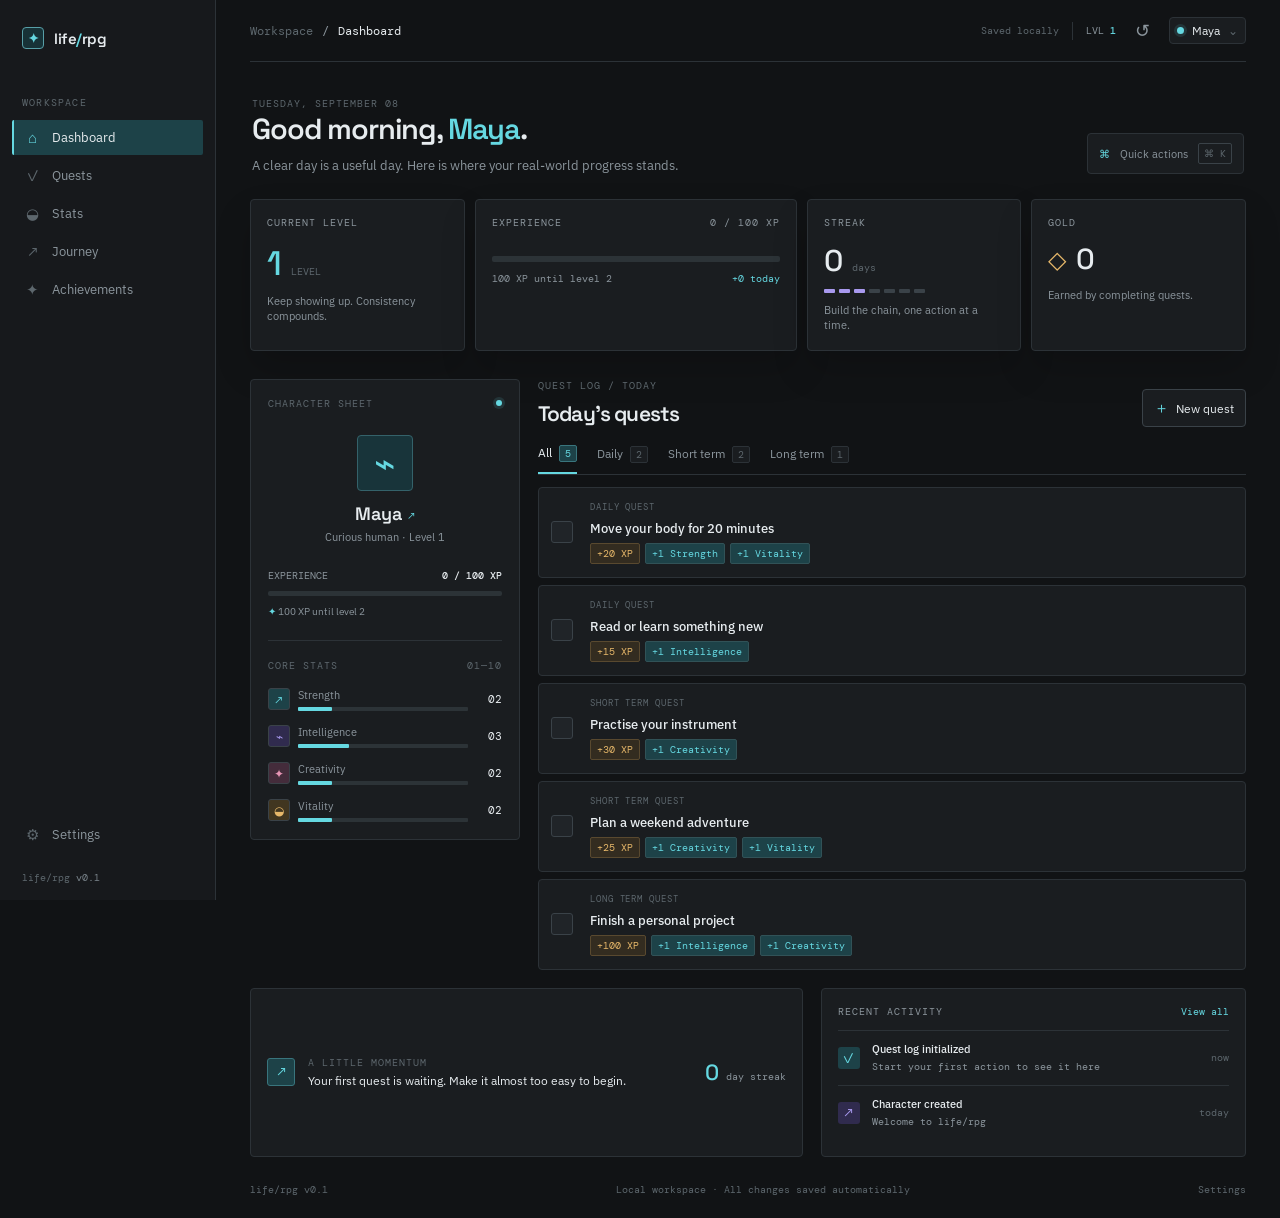
==== index.html @ 6db33108 "initial UI prototype" ====
<!doctype html>
<html lang="en">
  <head>
    <meta charset="UTF-8" />
    <meta name="viewport" content="width=device-width, initial-scale=1.0" />
    <title>Life RPG | Your real-world character sheet</title>
    <meta name="description" content="A focused real-life RPG dashboard for turning meaningful actions into progress." />
    <link rel="preconnect" href="https://fonts.googleapis.com" />
    <link rel="preconnect" href="https://fonts.gstatic.com" crossorigin />
    <link href="https://fonts.googleapis.com/css2?family=DM+Mono:wght@400;500&family=IBM+Plex+Sans:wght@400;500;600;700&family=Space+Grotesk:wght@400;500;600;700&display=swap" rel="stylesheet" />
    <link rel="stylesheet" href="styles.css" />
  </head>
  <body>
    <main class="app-shell">
      <aside class="sidebar">
        <a class="brand" href="#top" aria-label="Life RPG home"><span class="brand-mark">✦</span><span>life<span class="brand-accent">/</span>rpg</span></a>
        <div class="sidebar-section-label">WORKSPACE</div>
        <nav class="sidebar-nav" aria-label="Main navigation">
          <a class="nav-item active" href="#top"><span class="nav-icon">⌂</span>Dashboard</a>
          <a class="nav-item" href="#quests"><span class="nav-icon">✓</span>Quests</a>
          <a class="nav-item" href="#stats"><span class="nav-icon">◒</span>Stats</a>
          <a class="nav-item" href="#journey"><span class="nav-icon">↗</span>Journey</a>
          <a class="nav-item" href="#achievements"><span class="nav-icon">✦</span>Achievements</a>
        </nav>
        <div class="sidebar-bottom">
          <a class="nav-item" href="#settings"><span class="nav-icon">⚙</span>Settings</a>
          <div class="sidebar-version">life/rpg <span>v0.1</span></div>
        </div>
      </aside>

      <div class="workspace">
        <header class="topbar">
          <div class="breadcrumb"><span class="breadcrumb-muted">Workspace</span><span>/</span><strong>Dashboard</strong></div>
          <div class="topbar-actions">
            <span class="save-status" id="saveStatus">Saved locally</span>
            <span class="topbar-divider"></span><span class="topbar-level">LVL <strong id="topbarLevel">1</strong></span>
            <button class="icon-button" id="resetButton" type="button" title="Reset demo progress" aria-label="Reset demo progress">↺</button>
            <button class="profile-chip" id="topbarCharacter" type="button" title="Change character name"><span class="profile-dot"></span><span id="topbarName">Maya</span><span class="profile-chevron">⌄</span></button>
          </div>
        </header>

        <section class="hero" id="top">
          <div class="hero-copy"><p class="eyebrow">TUESDAY, SEPTEMBER 08</p><h1>Good morning, <span id="heroName">Maya</span>.</h1><p class="hero-text">A clear day is a useful day. Here is where your real-world progress stands.</p></div>
          <div class="command-hint"><span>⌘</span><span>Quick actions</span><kbd>⌘ K</kbd></div>
        </section>

        <section class="overview-grid" aria-label="Character overview">
          <article class="overview-card level-card"><div class="card-kicker">CURRENT LEVEL</div><div class="level-value"><strong id="overviewLevel">1</strong><span>LEVEL</span></div><div class="level-caption">Keep showing up. Consistency compounds.</div></article>
          <article class="overview-card xp-overview"><div class="card-kicker"><span>EXPERIENCE</span><span><span id="overviewXp">0</span> / <span id="overviewXpGoal">100</span> XP</span></div><div class="overview-progress"><span id="overviewXpFill"></span></div><div class="overview-footer"><span id="overviewNext">100 XP until level 2</span><span class="accent-text">+0 today</span></div></article>
          <article class="overview-card stat-overview"><div class="card-kicker">STREAK</div><div class="streak-main"><strong id="overviewStreak">0</strong><span>days</span></div><div class="streak-dots"><i class="filled"></i><i class="filled"></i><i class="filled"></i><i></i><i></i><i></i><i></i></div><div class="level-caption">Build the chain, one action at a time.</div></article>
          <article class="overview-card gold-overview"><div class="card-kicker">GOLD</div><div class="gold-main"><span>◇</span><strong id="goldLabel">0</strong></div><div class="level-caption">Earned by completing quests.</div></article>
        </section>

        <section class="dashboard-grid" aria-label="Character dashboard">
        <aside class="character-panel panel" id="stats">
          <div class="panel-label"><span>CHARACTER SHEET</span><span class="online-dot"></span></div>
          <div class="avatar">⌁</div>
          <button class="name-button" id="nameButton" type="button" title="Change character name">
            <span id="characterName">Maya</span><span class="edit-icon">↗</span>
          </button>
          <p class="character-title">Curious human · Level <span id="levelLabel">1</span></p>
          <div class="xp-block">
            <div class="xp-meta"><span>EXPERIENCE</span><strong><span id="xpLabel">0</span> / <span id="xpGoal">100</span> XP</strong></div>
            <div class="progress-track"><span class="progress-fill" id="xpFill"></span></div>
          </div>
          <div class="level-up-copy"><span class="spark">✦</span> <span id="nextLevelText">100 XP until level 2</span></div>
          <div class="divider"></div>
          <div class="stats-heading"><span>CORE STATS</span><span class="stat-scale">01—10</span></div>
          <div class="stats-list" id="statsList"></div>
        </aside>

        <section class="quests-panel" id="quests">
          <div class="section-heading">
            <div>
              <p class="eyebrow">QUEST LOG / TODAY</p>
              <h2>Today's quests</h2>
            </div>
            <button class="add-quest-button" id="addQuestButton" type="button"><span>＋</span> New quest</button>
          </div>
          <div class="quest-tabs" role="tablist" aria-label="Quest duration">
            <button class="quest-tab active" data-filter="all" type="button" role="tab">All <span id="allCount">0</span></button>
            <button class="quest-tab" data-filter="daily" type="button" role="tab">Daily <span id="dailyCount">0</span></button>
            <button class="quest-tab" data-filter="short" type="button" role="tab">Short term <span id="shortCount">0</span></button>
            <button class="quest-tab" data-filter="long" type="button" role="tab">Long term <span id="longCount">0</span></button>
          </div>
          <div class="quest-list" id="questList"></div>
          <div class="empty-state" id="emptyState" hidden>No quests in this chapter yet.</div>
        </section>
      </section>

      <section class="lower-grid">
      <section class="insight-strip" id="journey">
        <div class="insight-icon">↗</div>
        <div><p class="eyebrow">A LITTLE MOMENTUM</p><p id="insightText">Your first quest is waiting. Make it almost too easy to begin.</p></div>
        <div class="streak"><span class="streak-number" id="streakLabel">0</span><span>day streak</span></div>
      </section>
      <section class="activity-panel" id="achievements"><div class="panel-heading"><span>RECENT ACTIVITY</span><a href="#quests">View all</a></div><div class="activity-row"><span class="activity-icon">✓</span><div><strong>Quest log initialized</strong><small>Start your first action to see it here</small></div><time>now</time></div><div class="activity-row"><span class="activity-icon muted-icon">↗</span><div><strong>Character created</strong><small>Welcome to life/rpg</small></div><time>today</time></div></section>
      </section>

      <footer><span>life/rpg v0.1</span><span>Local workspace · All changes saved automatically</span><span id="settings">Settings</span></footer>
      </div>
    </main>

    <dialog id="questDialog">
      <form method="dialog" id="questForm" class="dialog-card">
        <button class="dialog-close" value="cancel" aria-label="Close">×</button>
        <p class="eyebrow">NEW QUEST</p>
        <h2>Add something worth doing.</h2>
        <label>Quest name<input id="questNameInput" required maxlength="52" placeholder="e.g. Take a 20 minute walk" /></label>
        <div class="form-row"><label>Category<select id="questCategoryInput"><option value="daily">Daily</option><option value="short">Short term</option><option value="long">Long term</option></select></label><label>XP reward<input id="questXpInput" type="number" min="5" max="500" value="25" required /></label></div>
        <fieldset><legend>Stat rewards</legend><div class="stat-checkboxes" id="statCheckboxes"></div></fieldset>
        <button class="primary-button" value="default">Create quest <span>↗</span></button>
      </form>
    </dialog>

    <script src="app.js"></script>
  </body>
</html>
---- styles.css ----
@import url('https://fonts.googleapis.com/css2?family=DM+Mono:wght@400;500&family=IBM+Plex+Sans:wght@400;500;600;700&family=Space+Grotesk:wght@400;500;600;700&display=swap');

:root {
  --bg: #111315; --sidebar: #17191c; --surface: #1a1d20; --surface-raised: #202428; --surface-hover: #252a2e;
  --border: #2c3237; --border-strong: #3a4248; --text: #e7ecef; --muted: #8b959c; --dim: #5d676d;
  --accent: #65d8e1; --accent-soft: #1d4248; --violet: #a899ee; --violet-soft: #302b4e; --warning: #e7b86a; --danger: #e77f89;
  --radius: 4px; --shadow: 0 18px 36px rgba(0, 0, 0, .16);
}
* { box-sizing: border-box; }
html { scroll-behavior: smooth; }
.sidebar-nav, .quest-tabs { min-width: 0; }
body { margin: 0; color: var(--text); background: var(--bg); font: 14px 'IBM Plex Sans', sans-serif; }
body::before { content: ''; position: fixed; inset: 0; pointer-events: none; opacity: .08; background-image: linear-gradient(rgba(255,255,255,.04) 1px, transparent 1px), linear-gradient(90deg, rgba(255,255,255,.04) 1px, transparent 1px); background-size: 32px 32px; mask-image: linear-gradient(to bottom, black, transparent 70%); }
button, input, select { font: inherit; } button, a { -webkit-tap-highlight-color: transparent; } button { cursor: pointer; } a { color: inherit; text-decoration: none; }
.app-shell { display: flex; min-height: 100vh; }
.sidebar { position: sticky; top: 0; display: flex; flex: 0 0 216px; flex-direction: column; width: 216px; height: 100vh; padding: 22px 12px 16px; border-right: 1px solid var(--border); background: var(--sidebar); }
.brand { display: flex; align-items: center; gap: 10px; height: 32px; padding: 0 10px; color: var(--text); font: 600 15px 'Space Grotesk', sans-serif; letter-spacing: -.03em; }
.brand-mark { display: grid; place-items: center; width: 22px; height: 22px; border: 1px solid #579fa7; border-radius: var(--radius); color: var(--accent); background: #173237; font-size: 13px; }
.brand-accent { color: var(--accent); }
.sidebar-section-label { margin: 42px 10px 11px; color: var(--dim); font: 10px 'DM Mono', monospace; letter-spacing: .12em; }
.sidebar-nav { display: grid; gap: 3px; }
.nav-item { display: flex; align-items: center; gap: 11px; height: 35px; padding: 0 10px; border-left: 2px solid transparent; border-radius: 2px; color: var(--muted); font-size: 13px; transition: background .18s, color .18s, border-color .18s; }
.nav-item:hover { color: var(--text); background: var(--surface-hover); } .nav-item.active { border-left-color: var(--accent); color: var(--text); background: var(--accent-soft); }
.nav-icon { display: inline-grid; place-items: center; width: 17px; color: var(--dim); font-size: 15px; } .nav-item.active .nav-icon { color: var(--accent); }
.sidebar-bottom { margin-top: auto; } .sidebar-version { padding: 19px 10px 0; color: var(--dim); font: 10px 'DM Mono', monospace; } .sidebar-version span { color: #79838a; }
.workspace { min-width: 0; flex: 1; padding: 0 34px 22px; }
.topbar { display: flex; align-items: center; justify-content: space-between; height: 62px; border-bottom: 1px solid var(--border); }
.breadcrumb, .topbar-actions, .profile-chip, .overview-footer, .card-kicker, .panel-label, .xp-meta, .stats-heading, .quest-tabs, .quest-actions, footer, .panel-heading { display: flex; align-items: center; }
.breadcrumb { gap: 9px; color: var(--muted); font: 12px 'DM Mono', monospace; } .breadcrumb-muted { color: var(--dim); } .breadcrumb strong { color: var(--text); font-weight: 400; }
.topbar-actions { gap: 13px; color: var(--muted); font: 10px 'DM Mono', monospace; } .save-status { color: var(--dim); } .topbar-divider { height: 18px; width: 1px; background: var(--border); } .topbar-level strong { color: var(--accent); font-weight: 500; }
.icon-button, .dialog-close { border: 0; color: var(--muted); background: transparent; font-size: 18px; transition: color .18s; } .icon-button:hover, .dialog-close:hover { color: var(--text); }
.profile-chip { gap: 8px; padding: 5px 7px; border: 1px solid var(--border); border-radius: var(--radius); color: var(--text); background: var(--surface); font: 12px 'IBM Plex Sans', sans-serif; } .profile-chip:hover { border-color: var(--border-strong); background: var(--surface-hover); } .profile-dot { width: 7px; height: 7px; border-radius: 50%; background: var(--accent); box-shadow: 0 0 0 3px rgba(101,216,225,.12); } .profile-chevron { color: var(--dim); }
.hero { display: flex; align-items: flex-end; justify-content: space-between; gap: 24px; padding: 35px 2px 25px; } .eyebrow, .card-kicker, .panel-label, .stats-heading, .panel-heading { margin: 0; color: var(--dim); font: 10px 'DM Mono', monospace; letter-spacing: .1em; }
.hero h1, h2 { margin: 0; color: var(--text); font: 600 29px 'Space Grotesk', sans-serif; letter-spacing: -.04em; } .hero h1 span { color: var(--accent); } .hero-text { margin: 10px 0 0; color: var(--muted); font-size: 13px; }
.command-hint { display: flex; align-items: center; gap: 10px; padding: 9px 11px; border: 1px solid var(--border); border-radius: var(--radius); color: var(--muted); background: var(--surface); font-size: 11px; } .command-hint > span:first-child { color: var(--accent); } .command-hint kbd { padding: 3px 5px; border: 1px solid var(--border-strong); border-radius: 2px; color: var(--dim); font: 10px 'DM Mono', monospace; }
.overview-grid { display: grid; grid-template-columns: 1fr 1.5fr 1fr 1fr; gap: 10px; margin-bottom: 28px; } .overview-card { min-height: 126px; padding: 16px; border: 1px solid var(--border); border-radius: var(--radius); background: var(--surface); box-shadow: var(--shadow); } .card-kicker { justify-content: space-between; color: var(--muted); }
.level-value { display: flex; align-items: baseline; gap: 9px; margin: 13px 0 9px; } .level-value strong { color: var(--accent); font: 500 34px 'Space Grotesk', sans-serif; } .level-value span, .streak-main span { color: var(--dim); font: 10px 'DM Mono', monospace; } .level-caption { color: var(--muted); font-size: 11px; line-height: 1.4; }
.overview-progress { height: 6px; margin: 27px 0 10px; overflow: hidden; border-radius: 2px; background: #2c3337; } .overview-progress span { display: block; width: 0; height: 100%; background: var(--accent); transition: width .5s ease; } .overview-footer { justify-content: space-between; color: var(--muted); font: 10px 'DM Mono', monospace; } .accent-text { color: var(--accent); }
.streak-main { display: flex; align-items: baseline; gap: 9px; margin: 12px 0 9px; } .streak-main strong { color: var(--text); font: 500 30px 'Space Grotesk', sans-serif; } .streak-dots { display: flex; gap: 4px; margin-bottom: 10px; } .streak-dots i { width: 11px; height: 4px; border-radius: 1px; background: var(--border-strong); } .streak-dots i.filled { background: var(--violet); }
.gold-main { display: flex; align-items: center; gap: 10px; margin: 11px 0; } .gold-main span { color: var(--warning); font-size: 24px; } .gold-main strong { font: 500 29px 'Space Grotesk', sans-serif; }
.dashboard-grid { display: grid; grid-template-columns: 270px minmax(0, 1fr); gap: 18px; align-items: start; } .panel { border: 1px solid var(--border); border-radius: var(--radius); background: var(--surface); } .character-panel { padding: 17px; } .panel-label, .stats-heading { justify-content: space-between; }
.online-dot { width: 6px; height: 6px; border-radius: 50%; background: var(--accent); box-shadow: 0 0 0 3px rgba(101,216,225,.12); } .avatar { display: grid; place-items: center; width: 56px; height: 56px; margin: 25px auto 10px; border: 1px solid #34626a; border-radius: var(--radius); color: var(--accent); background: #18343a; font-size: 36px; } .name-button { display: block; margin: auto; border: 0; color: var(--text); background: transparent; font: 600 18px 'Space Grotesk', sans-serif; } .edit-icon { margin-left: 5px; color: var(--accent); font: 11px 'IBM Plex Sans', sans-serif; } .character-title { margin: 4px 0 25px; color: var(--muted); text-align: center; font-size: 11px; }
.xp-meta { justify-content: space-between; color: var(--muted); font: 10px 'DM Mono', monospace; } .xp-meta strong { color: var(--text); font-weight: 500; } .progress-track { height: 5px; margin-top: 9px; overflow: hidden; border-radius: 2px; background: #2c3337; } .progress-fill { display: block; width: 0; height: 100%; border-radius: inherit; background: var(--accent); transition: width .5s ease; } .level-up-copy { margin-top: 9px; color: var(--muted); font-size: 10px; } .spark { color: var(--accent); } .divider { height: 1px; margin: 22px 0 18px; background: var(--border); } .stat-scale { color: var(--dim); }
.stats-list { display: grid; gap: 14px; margin-top: 16px; } .stat-row { display: grid; grid-template-columns: 22px 1fr 26px; gap: 8px; align-items: center; } .stat-symbol { display: grid; place-items: center; width: 22px; height: 22px; border: 1px solid var(--border-strong); border-radius: 3px; color: var(--accent); background: var(--accent-soft); font-size: 12px; } .stat-symbol.intelligence { color: var(--violet); background: var(--violet-soft); } .stat-symbol.creativity { color: #e795b5; background: #442c3b; } .stat-symbol.vitality { color: var(--warning); background: #413620; } .stat-name { color: var(--muted); font-size: 11px; } .stat-bar { height: 4px; margin-top: 5px; border-radius: 1px; background: #2c3337; } .stat-bar span { display: block; height: 100%; border-radius: inherit; background: var(--accent); transition: width .5s; } .stat-value { color: var(--text); font: 11px 'DM Mono', monospace; text-align: right; }
.quests-panel { min-width: 0; } .section-heading { display: flex; align-items: flex-end; justify-content: space-between; gap: 18px; margin: 0 0 18px; } .section-heading .eyebrow { margin-bottom: 8px; } .section-heading h2 { font-size: 21px; } .add-quest-button { padding: 8px 11px; border: 1px solid var(--border-strong); border-radius: var(--radius); color: var(--text); background: var(--surface); font-size: 12px; transition: border-color .18s, background .18s; } .add-quest-button:hover { border-color: var(--accent); background: var(--surface-hover); } .add-quest-button span { margin-right: 4px; color: var(--accent); font-size: 15px; }
.quest-tabs { gap: 20px; border-bottom: 1px solid var(--border); } .quest-tab { padding: 0 0 10px; border: 0; color: var(--muted); background: none; font-size: 12px; } .quest-tab span { display: inline-grid; place-items: center; min-width: 18px; height: 17px; margin-left: 4px; border: 1px solid var(--border); border-radius: 2px; color: var(--dim); background: var(--surface); font: 10px 'DM Mono', monospace; } .quest-tab:hover, .quest-tab.active { color: var(--text); } .quest-tab.active { border-bottom: 2px solid var(--accent); } .quest-tab.active span { border-color: #39757d; color: var(--accent); background: var(--accent-soft); }
.quest-list { display: grid; gap: 7px; margin-top: 12px; } .quest-card { display: grid; grid-template-columns: 28px 1fr auto; gap: 11px; align-items: center; padding: 13px 12px; border: 1px solid var(--border); border-radius: var(--radius); background: var(--surface); transition: border-color .18s, background .18s, transform .18s, opacity .18s; } .quest-card:hover { border-color: var(--border-strong); background: var(--surface-hover); transform: translateX(2px); } .quest-card.completed { opacity: .5; } .quest-card.completed .quest-title { text-decoration: line-through; } .quest-check { width: 22px; height: 22px; border: 1px solid var(--border-strong); border-radius: 3px; color: transparent; background: var(--surface-raised); font-size: 13px; } .quest-check:hover { border-color: var(--accent); } .quest-card.completed .quest-check { border-color: var(--accent); color: var(--accent); background: var(--accent-soft); }
.quest-title { margin: 0 0 6px; color: var(--text); font-size: 13px; font-weight: 500; } .quest-rewards, .quest-tags { display: flex; flex-wrap: wrap; gap: 5px; color: var(--muted); font: 10px 'DM Mono', monospace; } .reward-tag { padding: 3px 6px; border: 1px solid #315257; border-radius: 2px; color: var(--accent); background: var(--accent-soft); } .reward-tag.xp { border-color: #59492f; color: var(--warning); background: #332c20; } .quest-actions { gap: 8px; } .quest-category { margin-bottom: 7px; color: var(--dim); font: 9px 'DM Mono', monospace; letter-spacing: .1em; text-transform: uppercase; } .delete-quest { padding: 5px; border: 0; color: var(--dim); background: transparent; opacity: 0; transition: color .18s, opacity .18s; } .quest-card:hover .delete-quest, .delete-quest:focus { opacity: 1; } .delete-quest:hover { color: var(--danger); } .empty-state { padding: 30px; border: 1px dashed var(--border); color: var(--muted); text-align: center; }
.lower-grid { display: grid; grid-template-columns: minmax(0, 1.3fr) minmax(280px, 1fr); gap: 18px; margin-top: 18px; } .insight-strip { display: flex; align-items: center; gap: 13px; min-height: 84px; padding: 16px; border: 1px solid var(--border); border-radius: var(--radius); background: var(--surface); } .insight-icon { display: grid; flex: 0 0 28px; place-items: center; width: 28px; height: 28px; border: 1px solid #39757d; border-radius: 3px; color: var(--accent); background: var(--accent-soft); } .insight-strip p:last-child { margin: 4px 0 0; color: var(--text); font-size: 12px; } .streak { display: flex; align-items: baseline; gap: 7px; margin-left: auto; color: var(--muted); white-space: nowrap; font: 10px 'DM Mono', monospace; } .streak-number { color: var(--accent); font: 500 22px 'Space Grotesk', sans-serif; }
.activity-panel { padding: 16px; border: 1px solid var(--border); border-radius: var(--radius); background: var(--surface); } .panel-heading { justify-content: space-between; padding-bottom: 12px; color: var(--muted); font: 10px 'DM Mono', monospace; letter-spacing: .1em; } .panel-heading a { color: var(--accent); letter-spacing: 0; text-transform: none; } .activity-row { display: grid; grid-template-columns: 25px 1fr auto; gap: 9px; align-items: center; padding: 11px 0; border-top: 1px solid var(--border); } .activity-icon { display: grid; place-items: center; width: 22px; height: 22px; border-radius: 3px; color: var(--accent); background: var(--accent-soft); } .muted-icon { color: var(--violet); background: var(--violet-soft); } .activity-row strong { display: block; color: var(--text); font-size: 11px; font-weight: 500; } .activity-row small, .activity-row time { color: var(--muted); font: 10px 'DM Mono', monospace; } .activity-row time { color: var(--dim); }
footer { justify-content: space-between; gap: 12px; margin-top: 26px; color: var(--dim); font: 10px 'DM Mono', monospace; }
dialog { width: min(440px, calc(100% - 32px)); padding: 0; border: 0; background: transparent; } .dialog-card { position: relative; padding: 28px; border: 1px solid var(--border-strong); border-radius: var(--radius); background: var(--surface-raised); box-shadow: 0 25px 70px rgba(0,0,0,.45); } .dialog-card h2 { margin: 8px 0 24px; font-size: 23px; } .dialog-close { position: absolute; top: 16px; right: 16px; } .dialog-card label, fieldset legend { display: block; color: var(--muted); font: 10px 'DM Mono', monospace; letter-spacing: .08em; text-transform: uppercase; } .dialog-card input, .dialog-card select { width: 100%; margin-top: 7px; padding: 10px; border: 1px solid var(--border); border-radius: var(--radius); outline-color: var(--accent); color: var(--text); background: var(--surface); } .form-row { display: grid; grid-template-columns: 1fr 1fr; gap: 10px; margin-top: 13px; } .dialog-card fieldset { margin: 17px 0 22px; padding: 0; border: 0; } .stat-checkboxes { display: flex; flex-wrap: wrap; gap: 6px; margin-top: 10px; } .stat-checkbox { position: relative; } .stat-checkbox input { position: absolute; opacity: 0; } .stat-checkbox span { display: block; padding: 7px; border: 1px solid var(--border); border-radius: 2px; color: var(--muted); background: var(--surface); font-size: 11px; } .stat-checkbox input:checked + span { border-color: var(--accent); color: var(--accent); background: var(--accent-soft); } .primary-button { width: 100%; padding: 11px; border: 1px solid var(--accent); border-radius: var(--radius); color: #102023; background: var(--accent); font-weight: 600; } .primary-button span { float: right; font-size: 17px; } .dialog-card::backdrop { background: rgba(4, 7, 8, .72); backdrop-filter: blur(3px); }
@media (max-width: 980px) { .workspace { padding: 0 22px 22px; } .overview-grid { grid-template-columns: 1fr 1.4fr; } .dashboard-grid { grid-template-columns: 230px minmax(0, 1fr); } .lower-grid { grid-template-columns: 1fr; } }
@media (max-width: 720px) { .app-shell { display: block; } .sidebar { position: static; display: flex; width: auto; height: auto; padding: 12px 14px; border-right: 0; border-bottom: 1px solid var(--border); } .sidebar-section-label, .sidebar-bottom, .sidebar-version { display: none; } .sidebar-nav { display: flex; gap: 2px; margin-top: 12px; overflow-x: auto; } .nav-item { flex: 0 0 auto; height: 30px; padding: 0 9px; border-left: 0; border-bottom: 2px solid transparent; font-size: 11px; } .nav-item.active { border-bottom-color: var(--accent); } .nav-icon { display: none; } .workspace { padding: 0 14px 18px; } .topbar { height: 54px; } .breadcrumb { display: none; } .topbar-actions { margin-left: auto; } .save-status, .topbar-divider, .topbar-level { display: none; } .hero { padding: 28px 0 20px; } .hero h1 { font-size: 24px; } .hero-text { max-width: 340px; line-height: 1.45; } .command-hint { display: none; } .overview-grid { grid-template-columns: 1fr 1fr; gap: 8px; margin-bottom: 18px; } .overview-card { min-height: 110px; padding: 12px; } .dashboard-grid { grid-template-columns: 1fr; gap: 16px; } .character-panel { order: 2; } .quests-panel { order: 1; } .lower-grid { margin-top: 16px; } .section-heading h2 { font-size: 19px; } footer { flex-wrap: wrap; } }
@media (max-width: 460px) { .profile-chip { padding: 5px; } .profile-chevron { display: none; } .overview-grid { grid-template-columns: 1fr 1fr; } .overview-card { min-height: 105px; } .card-kicker { font-size: 9px; } .quest-tabs { gap: 13px; overflow-x: auto; } .quest-tab { flex: 0 0 auto; white-space: nowrap; } .quest-card { grid-template-columns: 26px 1fr; padding: 11px 9px; } .quest-actions { grid-column: 2; justify-content: flex-start; } .delete-quest { opacity: 1; } .streak { display: none; } .insight-strip { align-items: flex-start; } }
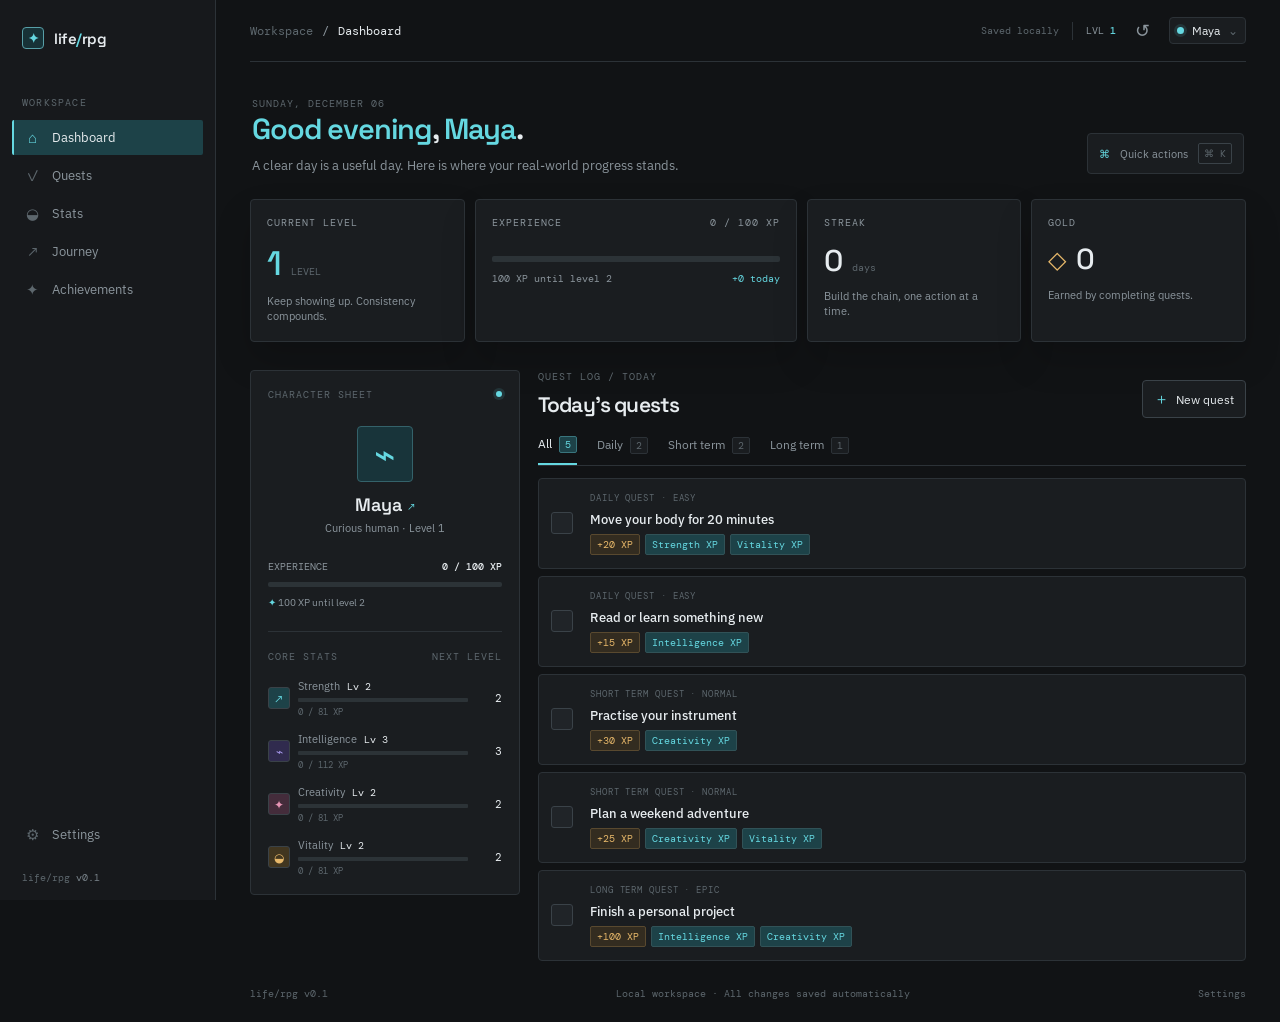
==== commit 7ffb5adc: "build multi-page navigation and improve stats page" ====
--- a/index.html
+++ b/index.html
@@ -13,17 +13,17 @@
   <body>
     <main class="app-shell">
       <aside class="sidebar">
-        <a class="brand" href="#top" aria-label="Life RPG home"><span class="brand-mark">✦</span><span>life<span class="brand-accent">/</span>rpg</span></a>
+        <a class="brand" href="index.html" aria-label="Life RPG home"><span class="brand-mark">✦</span><span>life<span class="brand-accent">/</span>rpg</span></a>
         <div class="sidebar-section-label">WORKSPACE</div>
         <nav class="sidebar-nav" aria-label="Main navigation">
-          <a class="nav-item active" href="#top"><span class="nav-icon">⌂</span>Dashboard</a>
-          <a class="nav-item" href="#quests"><span class="nav-icon">✓</span>Quests</a>
-          <a class="nav-item" href="#stats"><span class="nav-icon">◒</span>Stats</a>
-          <a class="nav-item" href="#journey"><span class="nav-icon">↗</span>Journey</a>
-          <a class="nav-item" href="#achievements"><span class="nav-icon">✦</span>Achievements</a>
+          <a class="nav-item active" href="index.html"><span class="nav-icon">⌂</span>Dashboard</a>
+          <a class="nav-item" href="quests.html"><span class="nav-icon">✓</span>Quests</a>
+          <a class="nav-item" href="stats.html"><span class="nav-icon">◒</span>Stats</a>
+          <a class="nav-item" href="journey.html"><span class="nav-icon">↗</span>Journey</a>
+          <a class="nav-item" href="achievements.html"><span class="nav-icon">✦</span>Achievements</a>
         </nav>
         <div class="sidebar-bottom">
-          <a class="nav-item" href="#settings"><span class="nav-icon">⚙</span>Settings</a>
+          <a class="nav-item" href="settings.html"><span class="nav-icon">⚙</span>Settings</a>
           <div class="sidebar-version">life/rpg <span>v0.1</span></div>
         </div>
       </aside>
@@ -40,19 +40,19 @@
         </header>
 
         <section class="hero" id="top">
-          <div class="hero-copy"><p class="eyebrow">TUESDAY, SEPTEMBER 08</p><h1>Good morning, <span id="heroName">Maya</span>.</h1><p class="hero-text">A clear day is a useful day. Here is where your real-world progress stands.</p></div>
+          <div class="hero-copy"><p class="eyebrow" id="dateLabel">TUESDAY, SEPTEMBER 08</p><h1><span id="greetingText">Good morning</span>, <span id="heroName">Maya</span>.</h1><p class="hero-text">A clear day is a useful day. Here is where your real-world progress stands.</p></div>
           <div class="command-hint"><span>⌘</span><span>Quick actions</span><kbd>⌘ K</kbd></div>
         </section>
 
         <section class="overview-grid" aria-label="Character overview">
           <article class="overview-card level-card"><div class="card-kicker">CURRENT LEVEL</div><div class="level-value"><strong id="overviewLevel">1</strong><span>LEVEL</span></div><div class="level-caption">Keep showing up. Consistency compounds.</div></article>
           <article class="overview-card xp-overview"><div class="card-kicker"><span>EXPERIENCE</span><span><span id="overviewXp">0</span> / <span id="overviewXpGoal">100</span> XP</span></div><div class="overview-progress"><span id="overviewXpFill"></span></div><div class="overview-footer"><span id="overviewNext">100 XP until level 2</span><span class="accent-text">+0 today</span></div></article>
-          <article class="overview-card stat-overview"><div class="card-kicker">STREAK</div><div class="streak-main"><strong id="overviewStreak">0</strong><span>days</span></div><div class="streak-dots"><i class="filled"></i><i class="filled"></i><i class="filled"></i><i></i><i></i><i></i><i></i></div><div class="level-caption">Build the chain, one action at a time.</div></article>
+          <article class="overview-card stat-overview"><div class="card-kicker">STREAK</div><div class="streak-main"><strong id="overviewStreak">0</strong><span>days</span></div><div class="level-caption">Build the chain, one action at a time.</div></article>
           <article class="overview-card gold-overview"><div class="card-kicker">GOLD</div><div class="gold-main"><span>◇</span><strong id="goldLabel">0</strong></div><div class="level-caption">Earned by completing quests.</div></article>
         </section>
 
-        <section class="dashboard-grid" aria-label="Character dashboard">
-        <aside class="character-panel panel" id="stats">
+        <section class="dashboard-grid" id="dashboardView" aria-label="Character dashboard">
+        <aside class="character-panel panel" id="statsPanel">
           <div class="panel-label"><span>CHARACTER SHEET</span><span class="online-dot"></span></div>
           <div class="avatar">⌁</div>
           <button class="name-button" id="nameButton" type="button" title="Change character name">
@@ -65,7 +65,7 @@
           </div>
           <div class="level-up-copy"><span class="spark">✦</span> <span id="nextLevelText">100 XP until level 2</span></div>
           <div class="divider"></div>
-          <div class="stats-heading"><span>CORE STATS</span><span class="stat-scale">01—10</span></div>
+          <div class="stats-heading"><span>CORE STATS</span><span class="stat-scale">NEXT LEVEL</span></div>
           <div class="stats-list" id="statsList"></div>
         </aside>
 
@@ -88,28 +88,20 @@
         </section>
       </section>
 
-      <section class="lower-grid">
-      <section class="insight-strip" id="journey">
-        <div class="insight-icon">↗</div>
-        <div><p class="eyebrow">A LITTLE MOMENTUM</p><p id="insightText">Your first quest is waiting. Make it almost too easy to begin.</p></div>
-        <div class="streak"><span class="streak-number" id="streakLabel">0</span><span>day streak</span></div>
-      </section>
-      <section class="activity-panel" id="achievements"><div class="panel-heading"><span>RECENT ACTIVITY</span><a href="#quests">View all</a></div><div class="activity-row"><span class="activity-icon">✓</span><div><strong>Quest log initialized</strong><small>Start your first action to see it here</small></div><time>now</time></div><div class="activity-row"><span class="activity-icon muted-icon">↗</span><div><strong>Character created</strong><small>Welcome to life/rpg</small></div><time>today</time></div></section>
-      </section>
-
       <footer><span>life/rpg v0.1</span><span>Local workspace · All changes saved automatically</span><span id="settings">Settings</span></footer>
       </div>
     </main>
 
     <dialog id="questDialog">
       <form method="dialog" id="questForm" class="dialog-card">
-        <button class="dialog-close" value="cancel" aria-label="Close">×</button>
+        <button class="dialog-close" id="closeQuestDialog" value="cancel" aria-label="Close">×</button>
         <p class="eyebrow">NEW QUEST</p>
         <h2>Add something worth doing.</h2>
         <label>Quest name<input id="questNameInput" required maxlength="52" placeholder="e.g. Take a 20 minute walk" /></label>
-        <div class="form-row"><label>Category<select id="questCategoryInput"><option value="daily">Daily</option><option value="short">Short term</option><option value="long">Long term</option></select></label><label>XP reward<input id="questXpInput" type="number" min="5" max="500" value="25" required /></label></div>
-        <fieldset><legend>Stat rewards</legend><div class="stat-checkboxes" id="statCheckboxes"></div></fieldset>
-        <button class="primary-button" value="default">Create quest <span>↗</span></button>
+        <div class="form-row"><label>Category<select id="questCategoryInput"><option value="daily">Daily</option><option value="short">Short term</option><option value="long">Long term</option></select></label><label>Difficulty<select id="questDifficultyInput"></select></label></div>
+        <div class="reward-preview"><span>QUEST REWARD</span><strong id="difficultyXpLabel">25 XP</strong></div>
+        <fieldset><legend>Stat rewards <small>XP is split evenly across selected stats</small></legend><div class="stat-checkboxes" id="statCheckboxes"></div></fieldset>
+        <div class="dialog-actions"><button class="cancel-button" id="cancelQuestDialog" type="button">Cancel</button><button class="primary-button" value="default">Create quest <span>↗</span></button></div>
       </form>
     </dialog>
 
--- a/styles.css
+++ b/styles.css
@@ -53,3 +53,39 @@
 @media (max-width: 980px) { .workspace { padding: 0 22px 22px; } .overview-grid { grid-template-columns: 1fr 1.4fr; } .dashboard-grid { grid-template-columns: 230px minmax(0, 1fr); } .lower-grid { grid-template-columns: 1fr; } }
 @media (max-width: 720px) { .app-shell { display: block; } .sidebar { position: static; display: flex; width: auto; height: auto; padding: 12px 14px; border-right: 0; border-bottom: 1px solid var(--border); } .sidebar-section-label, .sidebar-bottom, .sidebar-version { display: none; } .sidebar-nav { display: flex; gap: 2px; margin-top: 12px; overflow-x: auto; } .nav-item { flex: 0 0 auto; height: 30px; padding: 0 9px; border-left: 0; border-bottom: 2px solid transparent; font-size: 11px; } .nav-item.active { border-bottom-color: var(--accent); } .nav-icon { display: none; } .workspace { padding: 0 14px 18px; } .topbar { height: 54px; } .breadcrumb { display: none; } .topbar-actions { margin-left: auto; } .save-status, .topbar-divider, .topbar-level { display: none; } .hero { padding: 28px 0 20px; } .hero h1 { font-size: 24px; } .hero-text { max-width: 340px; line-height: 1.45; } .command-hint { display: none; } .overview-grid { grid-template-columns: 1fr 1fr; gap: 8px; margin-bottom: 18px; } .overview-card { min-height: 110px; padding: 12px; } .dashboard-grid { grid-template-columns: 1fr; gap: 16px; } .character-panel { order: 2; } .quests-panel { order: 1; } .lower-grid { margin-top: 16px; } .section-heading h2 { font-size: 19px; } footer { flex-wrap: wrap; } }
 @media (max-width: 460px) { .profile-chip { padding: 5px; } .profile-chevron { display: none; } .overview-grid { grid-template-columns: 1fr 1fr; } .overview-card { min-height: 105px; } .card-kicker { font-size: 9px; } .quest-tabs { gap: 13px; overflow-x: auto; } .quest-tab { flex: 0 0 auto; white-space: nowrap; } .quest-card { grid-template-columns: 26px 1fr; padding: 11px 9px; } .quest-actions { grid-column: 2; justify-content: flex-start; } .delete-quest { opacity: 1; } .streak { display: none; } .insight-strip { align-items: flex-start; } }
+
+.stat-name strong { margin-left: 4px; color: var(--text); font: 10px 'DM Mono', monospace; font-weight: 400; }
+.stat-xp-label { margin-top: 4px; color: var(--dim); font: 9px 'DM Mono', monospace; }
+.achievement-test { width: 100%; margin-top: 10px; padding: 8px; border: 1px dashed var(--border-strong); border-radius: var(--radius); color: var(--muted); background: transparent; font-size: 11px; text-align: left; }
+.achievement-test span { float: right; color: var(--warning); font: 10px 'DM Mono', monospace; }
+.achievement-test:hover { border-color: var(--violet); color: var(--text); }
+.stats-view { min-width: 0; }
+.stats-view-heading { display: flex; align-items: flex-end; justify-content: space-between; gap: 20px; padding: 35px 2px 25px; }
+.stats-view-heading h2 { margin-top: 7px; font-size: 29px; }
+.stats-view-heading > div:first-child > p:last-child { margin: 9px 0 0; color: var(--muted); }
+.stats-summary { min-width: 120px; padding: 12px 15px; border: 1px solid var(--border); border-radius: var(--radius); background: var(--surface); text-align: right; }
+.stats-summary span { display: block; color: var(--accent); font: 26px 'Space Grotesk', sans-serif; }
+.stats-summary small { color: var(--dim); font: 9px 'DM Mono', monospace; }
+.detailed-stats-grid { display: grid; grid-template-columns: 1fr 1fr; gap: 12px; }
+.detailed-stat-card { padding: 20px; border: 1px solid var(--border); border-radius: var(--radius); background: var(--surface); box-shadow: var(--shadow); }
+.detailed-stat-top { display: grid; grid-template-columns: 34px 1fr auto; gap: 12px; align-items: center; }
+.detailed-stat-top .stat-symbol { width: 34px; height: 34px; font-size: 17px; }
+.detailed-stat-top h3 { margin: 3px 0 0; color: var(--text); font: 600 19px 'Space Grotesk', sans-serif; }
+.detailed-level { color: var(--accent); font: 500 32px 'Space Grotesk', sans-serif; }
+.detailed-xp-row { display: flex; justify-content: space-between; margin-top: 24px; color: var(--muted); font: 10px 'DM Mono', monospace; }
+.detailed-xp-row span:last-child { color: var(--dim); }
+.detailed-progress { height: 7px; margin-top: 9px; overflow: hidden; border-radius: 2px; background: #2c3337; }
+.detailed-progress span { display: block; height: 100%; border-radius: inherit; background: var(--accent); transition: width .5s; }
+.detailed-description { min-height: 34px; margin: 18px 0 0; color: var(--muted); font-size: 12px; line-height: 1.5; }
+.dashboard-grid:has(> .quests-panel:only-child) { grid-template-columns: 1fr; }
+.stats-character-overview { display: grid; grid-template-columns: 1.5fr .7fr 1.6fr 1.2fr; gap: 16px; align-items: center; margin-bottom: 14px; padding: 18px; border: 1px solid var(--border); border-radius: var(--radius); background: var(--surface); box-shadow: var(--shadow); }
+.stats-character-overview { grid-template-columns: 1.4fr .6fr 1.35fr .9fr 1.15fr; }
+.character-overview-identity { display: flex; align-items: center; gap: 13px; }.character-overview-identity .avatar { flex: 0 0 56px; margin: 0; }.character-overview-identity h2 { margin: 4px 0 3px; font-size: 22px; }.character-overview-identity p:last-child { margin: 0; color: var(--muted); font-size: 11px; }.character-overview-level { display: flex; flex-direction: column; padding-left: 16px; border-left: 1px solid var(--border); }.overview-level-label { color: var(--dim); font: 10px 'DM Mono', monospace; }.character-overview-level strong { margin-top: 4px; color: var(--accent); font: 500 32px 'Space Grotesk', sans-serif; }.character-overview-xp .detailed-xp-row { margin-top: 0; }.character-overview-metrics { display: grid; gap: 8px; padding-left: 16px; border-left: 1px solid var(--border); color: var(--muted); font: 11px 'DM Mono', monospace; }.character-overview-metrics strong { color: var(--text); font: 500 18px 'Space Grotesk', sans-serif; }.detailed-stat-card { cursor: pointer; }.detailed-stat-card:focus-visible { outline: 1px solid var(--accent); outline-offset: 2px; }.stat-history { margin-top: 18px; padding-top: 14px; border-top: 1px solid var(--border); }.history-heading { display: flex; justify-content: space-between; margin-bottom: 8px; color: var(--muted); font: 10px 'DM Mono', monospace; letter-spacing: .1em; }.history-heading span { color: var(--dim); letter-spacing: 0; }.history-row { display: grid; grid-template-columns: 82px 65px 1fr; gap: 8px; align-items: center; padding: 8px 0; border-top: 1px solid var(--border); font-size: 11px; }.history-row time { color: var(--dim); font: 10px 'DM Mono', monospace; }.history-row strong { color: var(--accent); font: 10px 'DM Mono', monospace; }.history-row span { overflow: hidden; color: var(--muted); text-overflow: ellipsis; white-space: nowrap; }.history-empty { margin: 0; color: var(--dim); font-size: 11px; }
+.character-overview-total-xp { display: grid; gap: 3px; padding-left: 16px; border-left: 1px solid var(--border); }.character-overview-total-xp span, .character-overview-total-xp small { color: var(--muted); font: 10px 'DM Mono', monospace; }.character-overview-total-xp strong { color: var(--warning); font: 500 25px 'Space Grotesk', sans-serif; }.character-overview-total-xp small { color: var(--dim); font-size: 8px; }
+.reward-preview { display: flex; align-items: center; justify-content: space-between; margin-top: 13px; padding: 9px 10px; border: 1px solid var(--border); color: var(--muted); background: var(--surface); font: 10px 'DM Mono', monospace; }
+.reward-preview strong { color: var(--warning); font-weight: 500; }
+fieldset legend small { margin-left: 6px; color: var(--dim); letter-spacing: 0; text-transform: none; }
+.dialog-actions { display: grid; grid-template-columns: 1fr 1.5fr; gap: 8px; }
+.cancel-button { border: 1px solid var(--border-strong); border-radius: var(--radius); color: var(--muted); background: transparent; }
+.cancel-button:hover { color: var(--text); background: var(--surface); }
+@media (max-width: 980px) { .detailed-stats-grid { grid-template-columns: 1fr; } .stats-character-overview { grid-template-columns: 1.5fr 1fr; } .character-overview-xp, .character-overview-metrics { padding-left: 0; border-left: 0; } }
